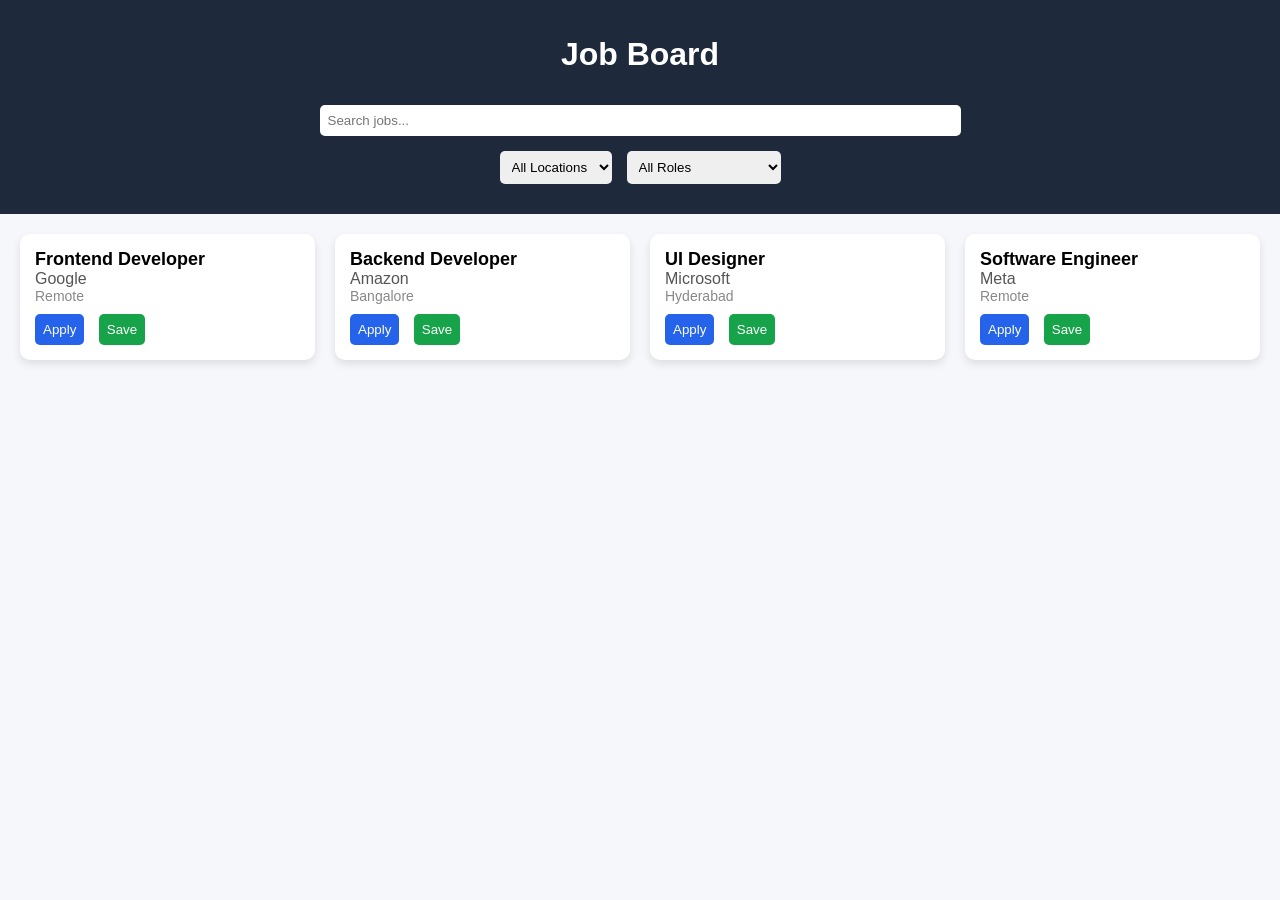
==== index.html @ 02a17612 "Final features added" ====
<!DOCTYPE html>
<html lang="en">
<head>
  <meta charset="UTF-8">
  <title>Job Board</title>
  <link rel="stylesheet" href="style.css">
</head>
<body>

<header>
  <h1>Job Board</h1>
  <input type="text" id="searchInput" placeholder="Search jobs...">
  <div class="filters">
    <select id="locationFilter">
      <option value="">All Locations</option>
      <option value="Remote">Remote</option>
      <option value="Bangalore">Bangalore</option>
      <option value="Hyderabad">Hyderabad</option>
    </select>

    <select id="typeFilter">
      <option value="">All Roles</option>
      <option value="Frontend Developer">Frontend Developer</option>
      <option value="Backend Developer">Backend Developer</option>
      <option value="UI Designer">UI Designer</option>
      <option value="Software Engineer">Software Engineer</option>
    </select>
  </div>
</header>

  <main>
    <div id="job-list"></div>
  </main>

  <script src="script.js"></script>
</body>
</html>
---- style.css ----
body {
  font-family: Arial, sans-serif;
  margin: 0;
  background: #f5f7fa;
}

header {
  background: #1e293b;
  color: white;
  padding: 15px;
  text-align: center;
}

#searchInput {
  margin-top: 10px;
  padding: 8px;
  width: 50%;
  border-radius: 5px;
  border: none;
}

#job-list {
  display: grid;
  grid-template-columns: repeat(auto-fit, minmax(250px, 1fr));
  gap: 20px;
  padding: 20px;
}

.job-card {
  background: white;
  padding: 15px;
  border-radius: 10px;
  box-shadow: 0 4px 8px rgba(0,0,0,0.1);
  transition: transform 0.2s;
}

.job-card:hover {
  transform: translateY(-5px);
}

.job-title {
  font-size: 18px;
  font-weight: bold;
}

.job-company {
  color: #555;
}

.job-location {
  font-size: 14px;
  color: #888;
}

.apply-btn {
  margin-top: 10px;
  padding: 8px;
  background: #2563eb;
  color: white;
  border: none;
  border-radius: 5px;
  cursor: pointer;
}
.save-btn {
  margin-top: 10px;
  margin-left: 10px;
  padding: 8px;
  background: #16a34a;
  color: white;
  border: none;
  border-radius: 5px;
  cursor: pointer;
}
.filters {
  display: flex;
  justify-content: center;
  gap: 15px;
  margin: 15px;
}

.filters select {
  padding: 8px;
  border-radius: 5px;
  border: none;
}
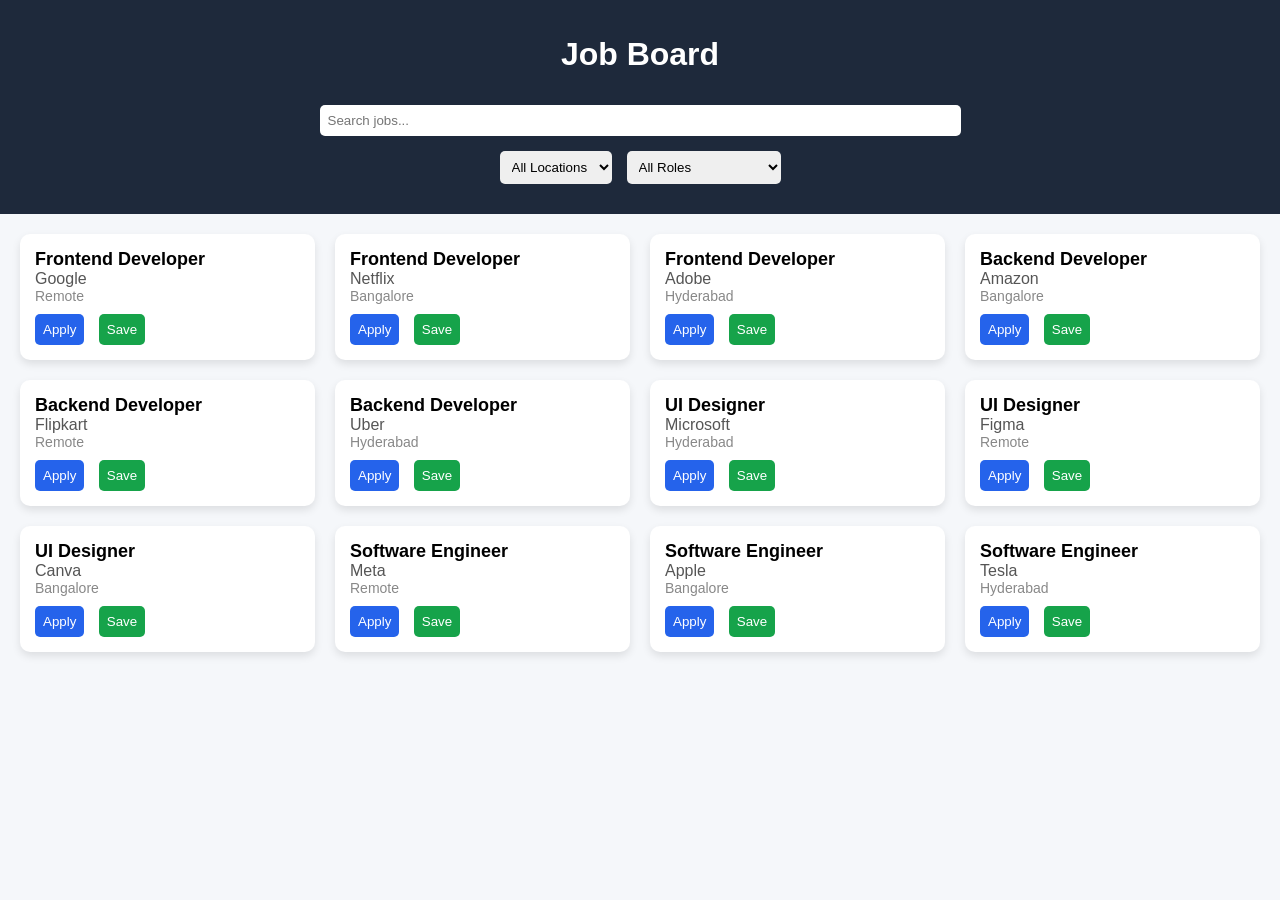
==== commit 4f574c42: "More jobs fixed" ====
--- a/index.html
+++ b/index.html
@@ -32,6 +32,6 @@
     <div id="job-list"></div>
   </main>
 
-  <script src="script.js"></script>
+  <script src="script.js?v=2"></script>
 </body>
 </html>
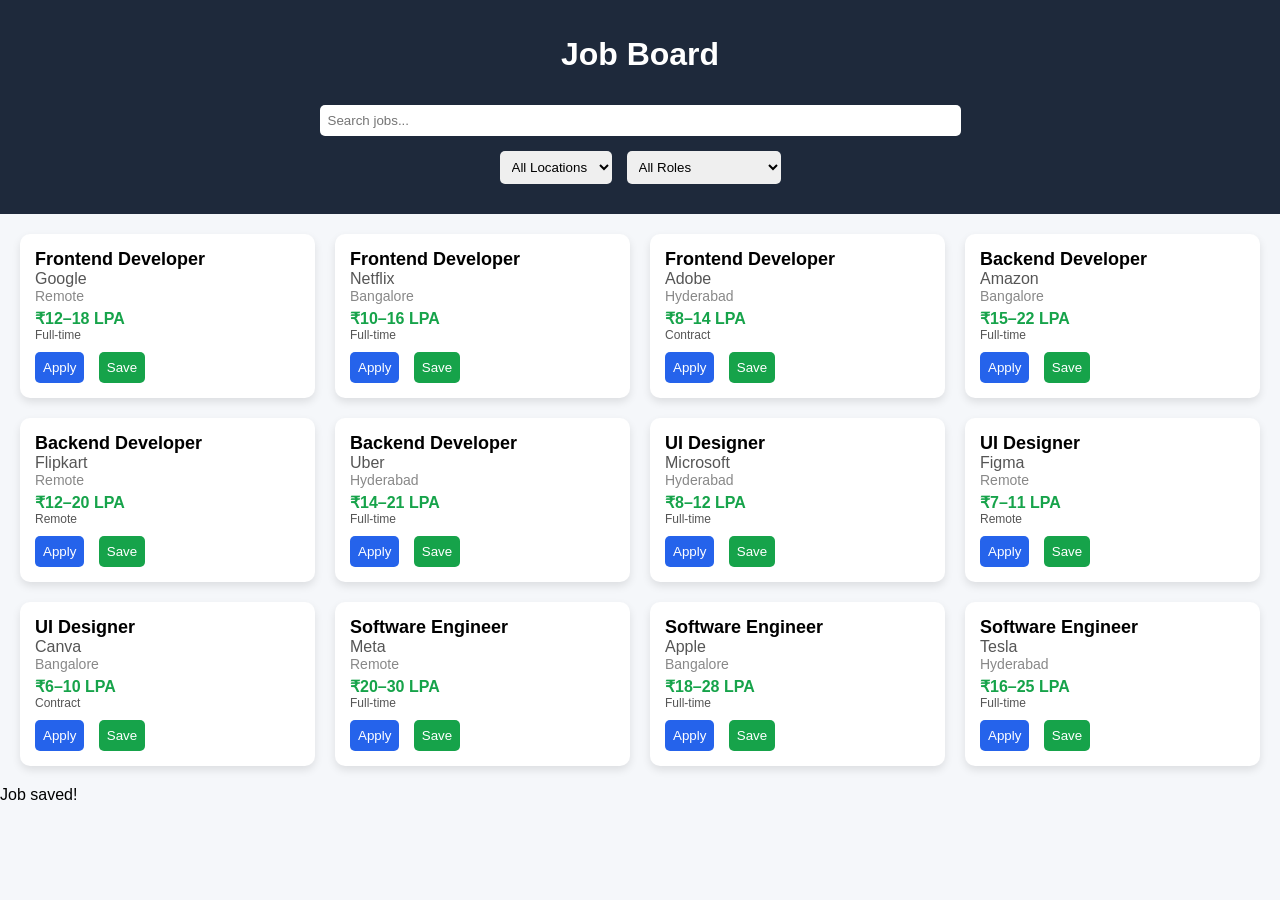
==== commit 519a7c32: "More jobs fixed part 2" ====
--- a/index.html
+++ b/index.html
@@ -33,5 +33,6 @@
   </main>
 
   <script src="script.js?v=2"></script>
+<div id="toast" class="toast">Job saved!</div>
 </body>
 </html>
--- a/style.css
+++ b/style.css
@@ -82,4 +82,14 @@
   padding: 8px;
   border-radius: 5px;
   border: none;
+}
+.job-salary {
+  color: #16a34a;
+  font-weight: bold;
+  margin-top: 5px;
+}
+
+.job-type {
+  font-size: 12px;
+  color: #555;
 }
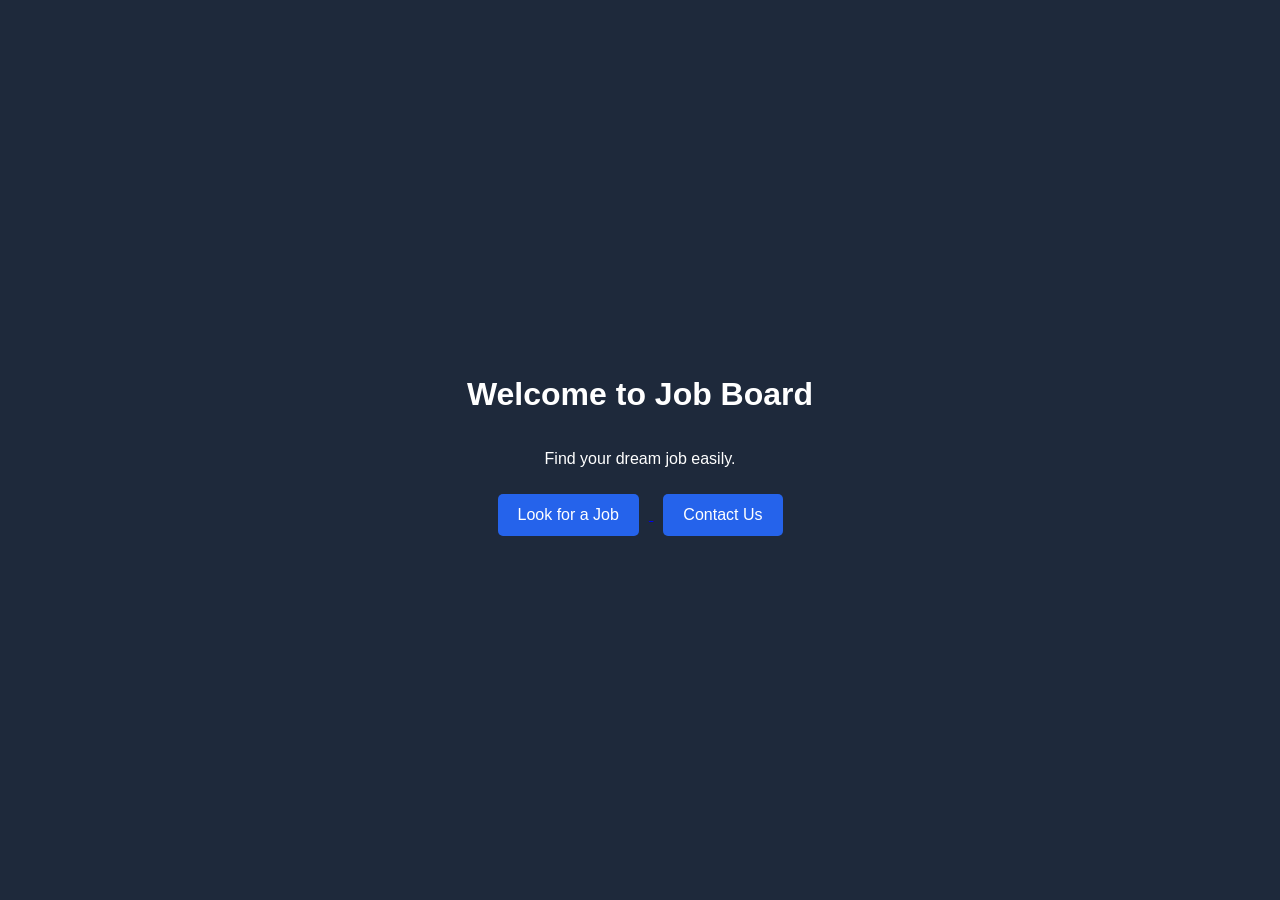
==== commit 4dedce1f: "Does this work" ====
--- a/index.html
+++ b/index.html
@@ -2,37 +2,25 @@
 <html lang="en">
 <head>
   <meta charset="UTF-8">
-  <title>Job Board</title>
+  <title>Job Board - Home</title>
   <link rel="stylesheet" href="style.css">
 </head>
 <body>
 
-<header>
-  <h1>Job Board</h1>
-  <input type="text" id="searchInput" placeholder="Search jobs...">
-  <div class="filters">
-    <select id="locationFilter">
-      <option value="">All Locations</option>
-      <option value="Remote">Remote</option>
-      <option value="Bangalore">Bangalore</option>
-      <option value="Hyderabad">Hyderabad</option>
-    </select>
+  <div class="landing">
+    <h1>Welcome to Job Board</h1>
+    <p>Find your dream job easily.</p>
 
-    <select id="typeFilter">
-      <option value="">All Roles</option>
-      <option value="Frontend Developer">Frontend Developer</option>
-      <option value="Backend Developer">Backend Developer</option>
-      <option value="UI Designer">UI Designer</option>
-      <option value="Software Engineer">Software Engineer</option>
-    </select>
+    <div class="landing-buttons">
+      <a href="jobs.html">
+        <button>Look for a Job</button>
+      </a>
+
+      <a href="contact.html">
+        <button>Contact Us</button>
+      </a>
+    </div>
   </div>
-</header>
 
-  <main>
-    <div id="job-list"></div>
-  </main>
-
-  <script src="script.js?v=2"></script>
-<div id="toast" class="toast">Job saved!</div>
 </body>
 </html>
--- a/style.css
+++ b/style.css
@@ -92,4 +92,40 @@
 .job-type {
   font-size: 12px;
   color: #555;
+}
+.toast {
+  position: fixed;
+  bottom: 20px;
+  right: 20px;
+  background: #16a34a;
+  color: white;
+  padding: 10px 15px;
+  border-radius: 5px;
+  opacity: 0;
+  transition: opacity 0.3s;
+}
+
+.toast.show {
+  opacity: 1;
+} 
+.landing {
+  height: 100vh;
+  display: flex;
+  flex-direction: column;
+  justify-content: center;
+  align-items: center;
+  background: #1e293b;
+  color: white;
+  text-align: center;
+}
+
+.landing-buttons button {
+  margin: 10px;
+  padding: 12px 20px;
+  font-size: 16px;
+  border: none;
+  border-radius: 5px;
+  background: #2563eb;
+  color: white;
+  cursor: pointer;
 }
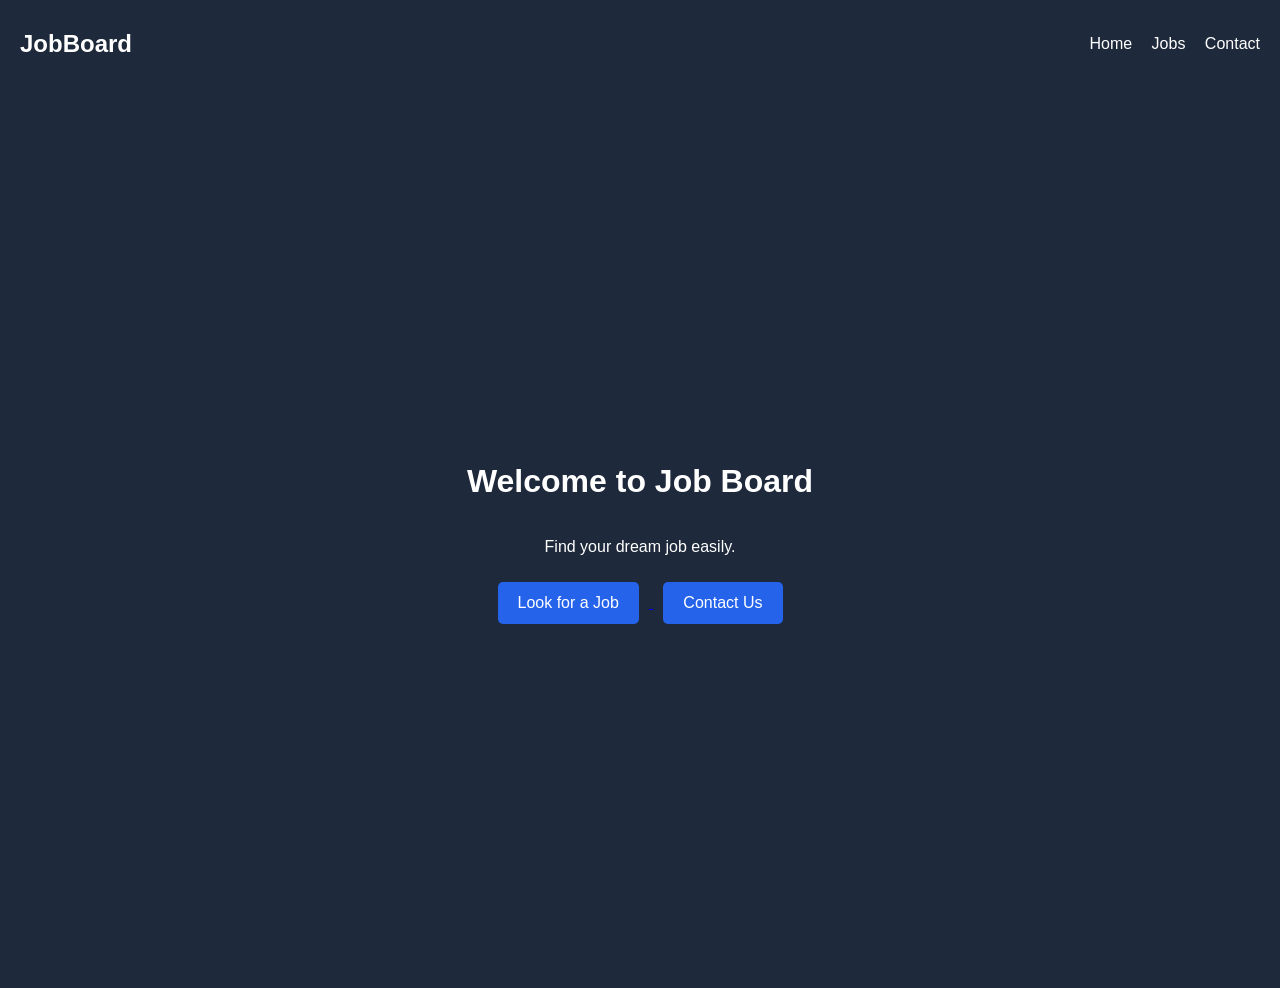
==== commit c6fff0da: "Well Well" ====
--- a/index.html
+++ b/index.html
@@ -6,6 +6,14 @@
   <link rel="stylesheet" href="style.css">
 </head>
 <body>
+<nav class="navbar">
+    <h2>JobBoard</h2>
+    <div>
+      <a href="index.html">Home</a>
+      <a href="jobs.html">Jobs</a>
+      <a href="contact.html">Contact</a>
+    </div>
+  </nav>
 
   <div class="landing">
     <h1>Welcome to Job Board</h1>
--- a/style.css
+++ b/style.css
@@ -128,4 +128,22 @@
   background: #2563eb;
   color: white;
   cursor: pointer;
+}
+.navbar {
+  display: flex;
+  justify-content: space-between;
+  align-items: center;
+  background: #1e293b;
+  color: white;
+  padding: 10px 20px;
+}
+
+.navbar a {
+  color: white;
+  margin-left: 15px;
+  text-decoration: none;
+}
+
+.navbar a:hover {
+  text-decoration: underline;
 }
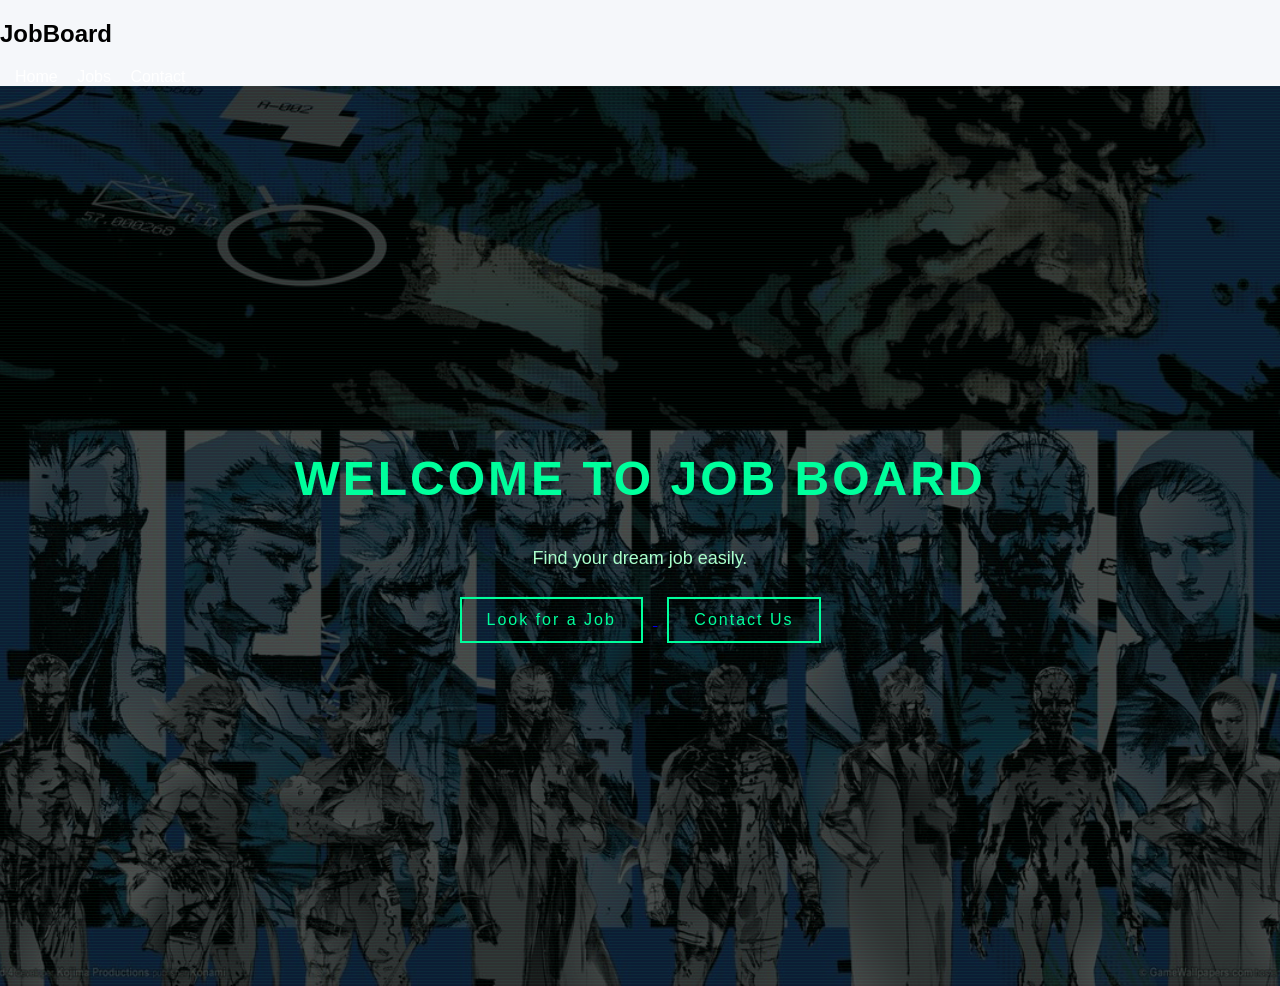
==== commit 18ab0f23: "I am cooking?" ====
--- a/index.html
+++ b/index.html
@@ -16,7 +16,7 @@
   </nav>
 
   <div class="landing">
-    <h1>Welcome to Job Board</h1>
+    <h1 id="title"></h1>
     <p>Find your dream job easily.</p>
 
     <div class="landing-buttons">
@@ -30,5 +30,20 @@
     </div>
   </div>
 
+<script id="h0d9zq">
+const text = "WELCOME TO JOB BOARD";
+let i = 0;
+
+function typeEffect() {
+  if (i < text.length) {
+    document.getElementById("title").textContent += text.charAt(i);
+    i++;
+    setTimeout(typeEffect, 50);
+  }
+}
+
+typeEffect();
+</script>
+
 </body>
 </html>
--- a/style.css
+++ b/style.css
@@ -110,24 +110,38 @@
 } 
 .landing {
   height: 100vh;
+
+  background: url("images/mgs.jpg") no-repeat center center/cover;
+
   display: flex;
   flex-direction: column;
   justify-content: center;
   align-items: center;
-  background: #1e293b;
-  color: white;
+
+  color: #00ff9c;
   text-align: center;
+  position: relative;
 }
 
 .landing-buttons button {
   margin: 10px;
-  padding: 12px 20px;
+  padding: 12px 25px;
+
+  background: transparent;
+  border: 2px solid #00ff9c;
+  color: #00ff9c;
+
   font-size: 16px;
-  border: none;
-  border-radius: 5px;
-  background: #2563eb;
-  color: white;
+  letter-spacing: 2px;
+
   cursor: pointer;
+  transition: all 0.3s;
+}
+
+.landing-buttons button:hover {
+  background: #00ff9c;
+  color: black;
+}
 }
 .navbar {
   display: flex;
@@ -146,4 +160,44 @@
 
 .navbar a:hover {
   text-decoration: underline;
-}+}
+.landing::before {
+  content: "";
+  position: absolute;
+  top: 0;
+  left: 0;
+  width: 100%;
+  height: 100%;
+
+  background: rgba(0, 0, 0, 0.7);
+}
+
+.landing * {
+  position: relative;
+  z-index: 1;
+}
+.landing h1 {
+  font-size: 48px;
+  letter-spacing: 3px;
+  text-transform: uppercase;
+}
+
+.landing p {
+  font-size: 18px;
+  margin-top: 10px;
+  color: #aaffcc;
+}
+.landing::after {
+  content: "";
+  position: absolute;
+  width: 100%;
+  height: 100%;
+
+  background: repeating-linear-gradient(
+    to bottom,
+    rgba(0,255,150,0.05),
+    rgba(0,255,150,0.05) 1px,
+    transparent 1px,
+    transparent 3px
+  );
+}
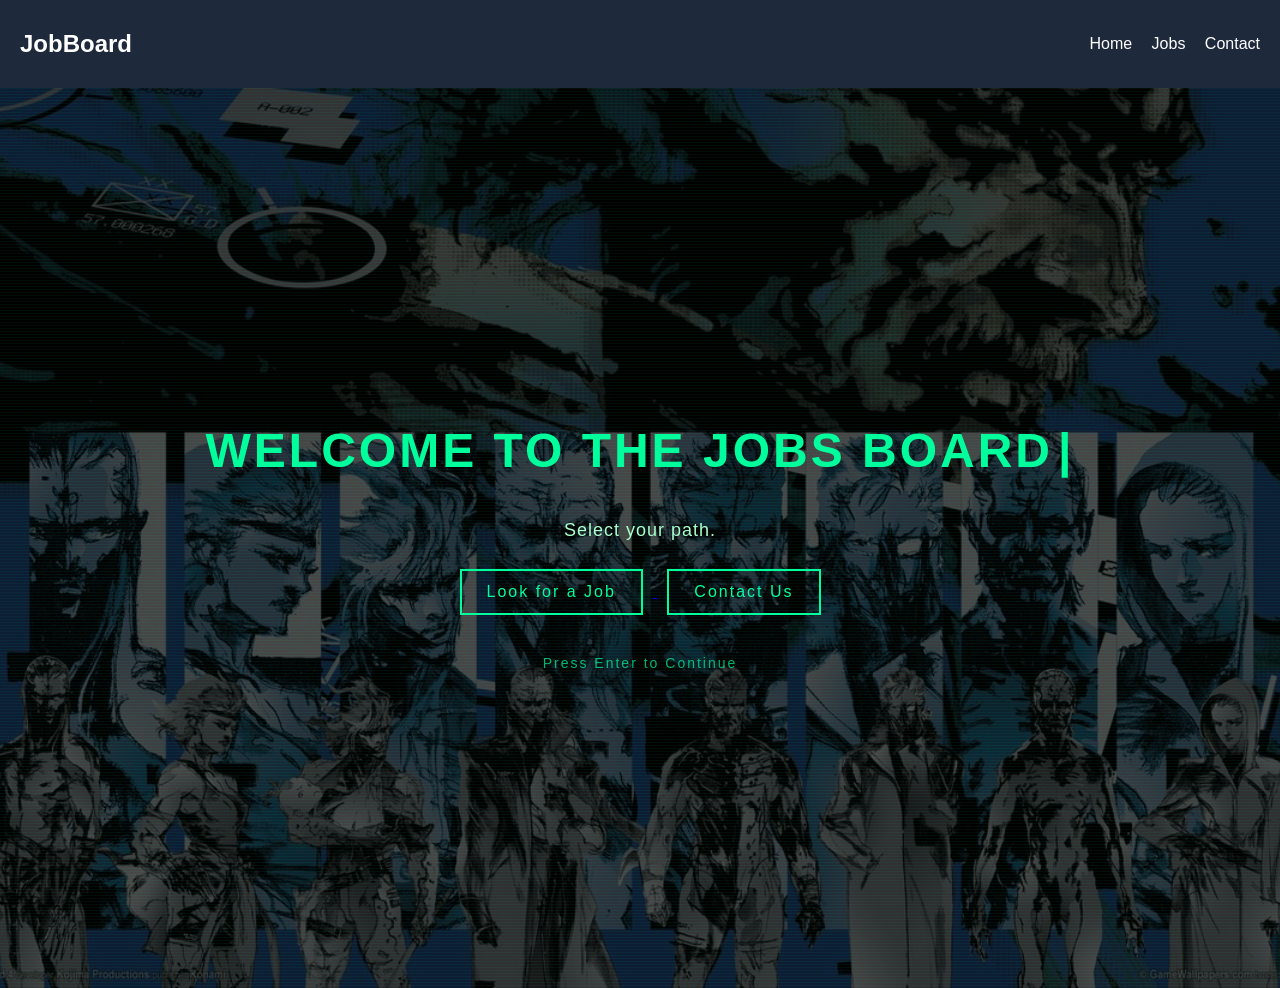
==== commit 573ac7d9: "Brother ok" ====
--- a/index.html
+++ b/index.html
@@ -17,7 +17,7 @@
 
   <div class="landing">
     <h1 id="title"></h1>
-    <p>Find your dream job easily.</p>
+    <p class="subtitle">Select your path.</p>
 
     <div class="landing-buttons">
       <a href="jobs.html">
@@ -28,10 +28,11 @@
         <button>Contact Us</button>
       </a>
     </div>
+<p id="enterText">Press Enter to Continue</p>
   </div>
 
 <script id="h0d9zq">
-const text = "WELCOME TO JOB BOARD";
+const text = "WELCOME TO THE JOBS BOARD";
 let i = 0;
 
 function typeEffect() {
@@ -43,6 +44,11 @@
 }
 
 typeEffect();
+document.addEventListener("keydown", function (e) {
+  if (e.key === "Enter") {
+    window.location.href = "jobs.html";
+  }
+});
 </script>
 
 </body>
--- a/style.css
+++ b/style.css
@@ -135,13 +135,20 @@
   letter-spacing: 2px;
 
   cursor: pointer;
-  transition: all 0.3s;
+  transition: all 0.25s ease;
 }
 
 .landing-buttons button:hover {
   background: #00ff9c;
   color: black;
-}
+
+  box-shadow: 
+    0 0 5px #00ff9c,
+    0 0 10px #00ff9c,
+    0 0 20px #00ff9c;
+}
+.landing-buttons button:active {
+  transform: scale(0.95);
 }
 .navbar {
   display: flex;
@@ -201,3 +208,31 @@
     transparent 3px
   );
 }
+#title::after {
+  content: "|";
+  margin-left: 5px;
+  animation: blink 1s infinite;
+}
+@keyframes blink {
+  0% { opacity: 1; }
+  50% { opacity: 0; }
+  100% { opacity: 1; }
+}
+.subtitle {
+  font-size: 16px;
+  color: #aaffcc;
+  margin-top: 10px;
+  letter-spacing: 1px;
+}
+#enterText {
+  margin-top: 30px;
+  font-size: 14px;
+  color: #00ff9c;
+  letter-spacing: 2px;
+  opacity: 0.7;
+  animation: blink 1.5s infinite;
+}
+#enterText:hover {
+  text-shadow: 0 0 10px #00ff9c;
+}
+
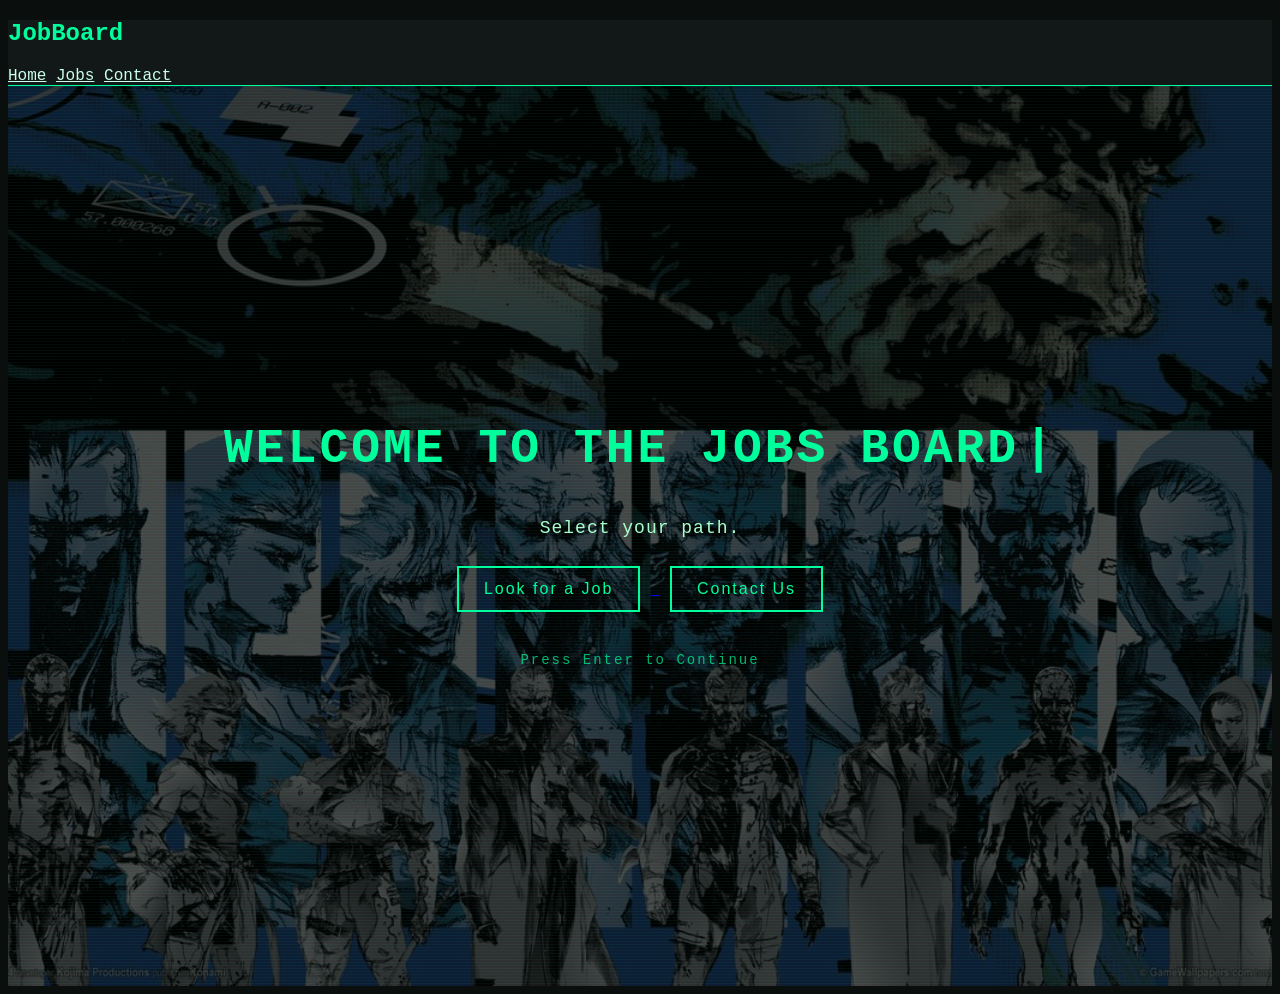
==== commit 2748b7e5: "Job style updated" ====
--- a/index.html
+++ b/index.html
@@ -49,6 +49,23 @@
     window.location.href = "jobs.html";
   }
 });
+let ready = false;
+
+function typeEffect() {
+  if (i < text.length) {
+    document.getElementById("title").textContent += text.charAt(i);
+    i++;
+    setTimeout(typeEffect, 50);
+  } else {
+    ready = true; // 👈 typing finished
+  }
+}
+
+document.addEventListener("keydown", function (e) {
+  if (e.key === "Enter" && ready) {
+    window.location.href = "jobs.html";
+  }
+});
 </script>
 
 </body>
--- a/style.css
+++ b/style.css
@@ -1,9 +1,8 @@
 body {
-  font-family: Arial, sans-serif;
-  margin: 0;
-  background: #f5f7fa;
-}
-
+  background: #0a0f0d;
+  color: #caffea;
+  font-family: "Courier New", monospace;
+}
 header {
   background: #1e293b;
   color: white;
@@ -27,49 +26,49 @@
 }
 
 .job-card {
-  background: white;
+  background: #111817;
+  border: 1px solid #00ff9c;
+
   padding: 15px;
-  border-radius: 10px;
-  box-shadow: 0 4px 8px rgba(0,0,0,0.1);
-  transition: transform 0.2s;
+  margin: 10px;
+  border-radius: 5px;
+
+  transition: all 0.3s;
 }
 
 .job-card:hover {
-  transform: translateY(-5px);
+  box-shadow: 0 0 10px #00ff9c;
+  transform: scale(1.02);
 }
 
 .job-title {
+  color: #00ff9c;
   font-size: 18px;
-  font-weight: bold;
 }
 
 .job-company {
-  color: #555;
+  color: #aaffcc;
 }
 
 .job-location {
-  font-size: 14px;
-  color: #888;
-}
-
-.apply-btn {
-  margin-top: 10px;
-  padding: 8px;
-  background: #2563eb;
-  color: white;
-  border: none;
-  border-radius: 5px;
+  font-size: 13px;
+  opacity: 0.7;
+}
+
+.apply-btn, .save-btn {
+  background: transparent;
+  border: 1px solid #00ff9c;
+  color: #00ff9c;
+
+  padding: 5px 10px;
+  margin-top: 10px;
+
   cursor: pointer;
-}
-.save-btn {
-  margin-top: 10px;
-  margin-left: 10px;
-  padding: 8px;
-  background: #16a34a;
-  color: white;
-  border: none;
-  border-radius: 5px;
-  cursor: pointer;
+  transition: 0.2s;
+}
+.apply-btn:hover, .save-btn:hover {
+  background: #00ff9c;
+  color: black;
 }
 .filters {
   display: flex;
@@ -151,22 +150,20 @@
   transform: scale(0.95);
 }
 .navbar {
-  display: flex;
-  justify-content: space-between;
-  align-items: center;
-  background: #1e293b;
-  color: white;
-  padding: 10px 20px;
+  background: #111817;
+  border-bottom: 1px solid #00ff9c;
+}
+
+.navbar h2 {
+  color: #00ff9c;
 }
 
 .navbar a {
-  color: white;
-  margin-left: 15px;
-  text-decoration: none;
+  color: #caffea;
 }
 
 .navbar a:hover {
-  text-decoration: underline;
+  color: #00ff9c;
 }
 .landing::before {
   content: "";
@@ -235,4 +232,11 @@
 #enterText:hover {
   text-shadow: 0 0 10px #00ff9c;
 }
-
+input, select {
+  background: #111817;
+  border: 1px solid #00ff9c;
+  color: #caffea;
+
+  padding: 8px;
+  margin: 5px;
+}
